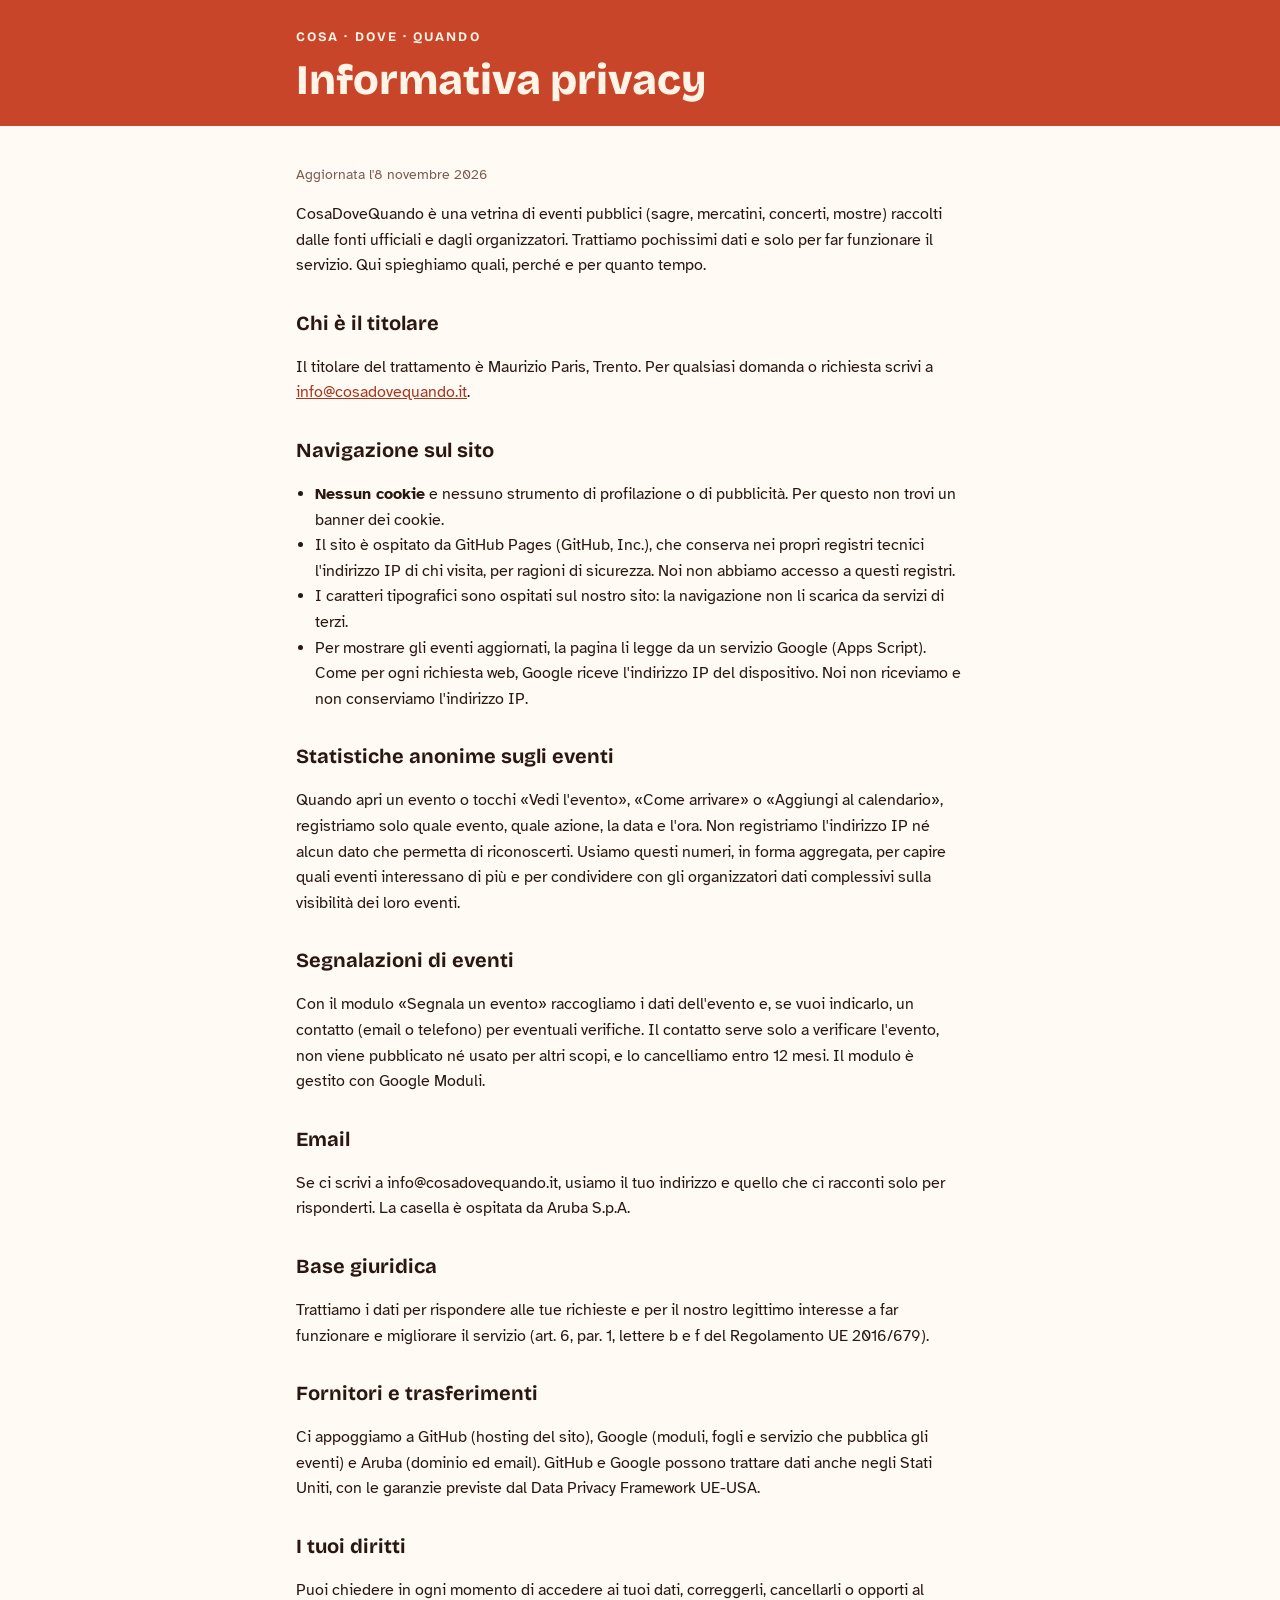
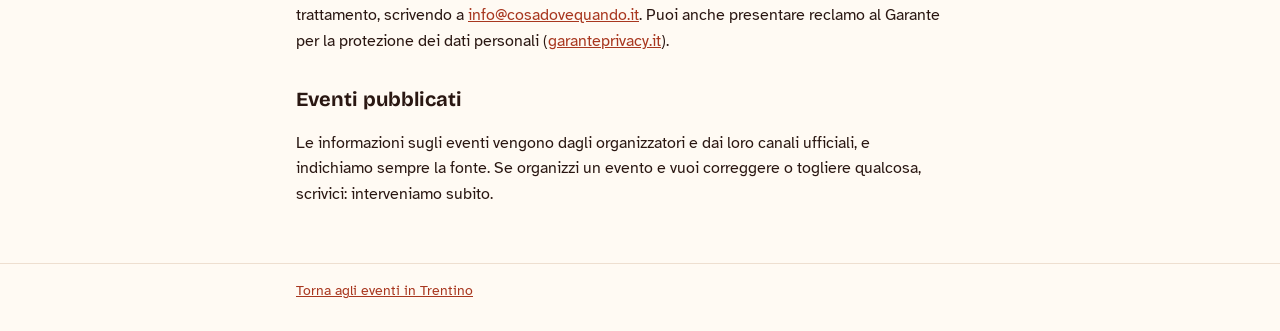
==== privacy/index.html @ c77a1d6c "Caratteri ospitati sul sito e pagina privacy Co-Authored-By: Claude Opus 5.5 <noreply@anthropic.com>" ====
<!doctype html>
<html lang="it">
<head>
<meta charset="utf-8">
<meta name="viewport" content="width=device-width, initial-scale=1, viewport-fit=cover">
<title>Privacy · CosaDoveQuando</title>
<meta name="description" content="Informativa privacy di cosadovequando.it: quali dati trattiamo, perché e come esercitare i tuoi diritti.">
<link rel="stylesheet" href="/fonts.css">
<style>
:root{--corallo:#C8452A;--crema:#FFF4E6;--bg:#FFFAF3;--fg:#2A1712;--muted:#7A5C52;--line:#EEDFD0;--link:#A8371F;
  --display:'Bricolage Grotesque','Segoe UI',system-ui,sans-serif;--body:'Atkinson Hyperlegible','Segoe UI',system-ui,sans-serif}
@media (prefers-color-scheme: dark){:root{--bg:#1D1210;--fg:#FFF4E6;--muted:#C9AFA4;--line:#3D2A24;--link:#E07A60;color-scheme:dark}}
*{box-sizing:border-box}
body{margin:0;background:var(--bg);color:var(--fg);font-family:var(--body);font-size:16px;line-height:1.6}
header{background:var(--corallo);color:var(--crema)}
.wrap{max-width:720px;margin:0 auto;padding-left:max(16px,env(safe-area-inset-left,0px));padding-right:max(16px,env(safe-area-inset-right,0px))}
header .wrap{padding-block:24px}
header a{color:var(--crema);text-decoration:none;font-family:var(--display);font-weight:700;font-size:13px;letter-spacing:.16em;text-transform:uppercase}
h1{font-family:var(--display);font-weight:800;font-size:clamp(30px,6vw,42px);line-height:1.05;margin:8px 0 0}
main .wrap{padding-block:24px 40px}
h2{font-family:var(--display);font-weight:700;font-size:20px;margin:28px 0 6px}
p,li{max-width:65ch}
ul{padding-left:1.2em}
a{color:var(--link)}
.agg{color:var(--muted);font-size:14px}
footer{border-top:1px solid var(--line)}
footer .wrap{padding-block:16px 28px;font-size:14px;color:var(--muted)}
</style>
</head>
<body>
<header><div class="wrap">
  <a href="/">Cosa · Dove · Quando</a>
  <h1>Informativa privacy</h1>
</div></header>
<main><div class="wrap">
  <p class="agg">Aggiornata l'8 novembre 2026</p>
  <p>CosaDoveQuando è una vetrina di eventi pubblici (sagre, mercatini, concerti, mostre) raccolti dalle fonti ufficiali e dagli organizzatori. Trattiamo pochissimi dati e solo per far funzionare il servizio. Qui spieghiamo quali, perché e per quanto tempo.</p>

  <h2>Chi è il titolare</h2>
  <p>Il titolare del trattamento è Maurizio Paris, Trento. Per qualsiasi domanda o richiesta scrivi a <a href="mailto:info@cosadovequando.it">info@cosadovequando.it</a>.</p>

  <h2>Navigazione sul sito</h2>
  <ul>
    <li><strong>Nessun cookie</strong> e nessuno strumento di profilazione o di pubblicità. Per questo non trovi un banner dei cookie.</li>
    <li>Il sito è ospitato da GitHub Pages (GitHub, Inc.), che conserva nei propri registri tecnici l'indirizzo IP di chi visita, per ragioni di sicurezza. Noi non abbiamo accesso a questi registri.</li>
    <li>I caratteri tipografici sono ospitati sul nostro sito: la navigazione non li scarica da servizi di terzi.</li>
    <li>Per mostrare gli eventi aggiornati, la pagina li legge da un servizio Google (Apps Script). Come per ogni richiesta web, Google riceve l'indirizzo IP del dispositivo. Noi non riceviamo e non conserviamo l'indirizzo IP.</li>
  </ul>

  <h2>Statistiche anonime sugli eventi</h2>
  <p>Quando apri un evento o tocchi «Vedi l'evento», «Come arrivare» o «Aggiungi al calendario», registriamo solo quale evento, quale azione, la data e l'ora. Non registriamo l'indirizzo IP né alcun dato che permetta di riconoscerti. Usiamo questi numeri, in forma aggregata, per capire quali eventi interessano di più e per condividere con gli organizzatori dati complessivi sulla visibilità dei loro eventi.</p>

  <h2>Segnalazioni di eventi</h2>
  <p>Con il modulo «Segnala un evento» raccogliamo i dati dell'evento e, se vuoi indicarlo, un contatto (email o telefono) per eventuali verifiche. Il contatto serve solo a verificare l'evento, non viene pubblicato né usato per altri scopi, e lo cancelliamo entro 12 mesi. Il modulo è gestito con Google Moduli.</p>

  <h2>Email</h2>
  <p>Se ci scrivi a info@cosadovequando.it, usiamo il tuo indirizzo e quello che ci racconti solo per risponderti. La casella è ospitata da Aruba S.p.A.</p>

  <h2>Base giuridica</h2>
  <p>Trattiamo i dati per rispondere alle tue richieste e per il nostro legittimo interesse a far funzionare e migliorare il servizio (art. 6, par. 1, lettere b e f del Regolamento UE 2016/679).</p>

  <h2>Fornitori e trasferimenti</h2>
  <p>Ci appoggiamo a GitHub (hosting del sito), Google (moduli, fogli e servizio che pubblica gli eventi) e Aruba (dominio ed email). GitHub e Google possono trattare dati anche negli Stati Uniti, con le garanzie previste dal Data Privacy Framework UE-USA.</p>

  <h2>I tuoi diritti</h2>
  <p>Puoi chiedere in ogni momento di accedere ai tuoi dati, correggerli, cancellarli o opporti al trattamento, scrivendo a <a href="mailto:info@cosadovequando.it">info@cosadovequando.it</a>. Puoi anche presentare reclamo al Garante per la protezione dei dati personali (<a href="https://www.garanteprivacy.it" target="_blank" rel="noopener">garanteprivacy.it</a>).</p>

  <h2>Eventi pubblicati</h2>
  <p>Le informazioni sugli eventi vengono dagli organizzatori e dai loro canali ufficiali, e indichiamo sempre la fonte. Se organizzi un evento e vuoi correggere o togliere qualcosa, scrivici: interveniamo subito.</p>
</div></main>
<footer><div class="wrap"><a href="/trentino/">Torna agli eventi in Trentino</a></div></footer>
</body>
</html>
---- fonts.css ----
/* Caratteri ospitati su cosadovequando.it: nessuna richiesta a server di terzi.
   Bricolage Grotesque e Atkinson Hyperlegible, licenza SIL Open Font License (vedi /fonts). */
@font-face{font-family:'Bricolage Grotesque';font-style:normal;font-display:swap;font-weight:200 800;
  src:url(/fonts/bricolage-grotesque-latin-wght-normal.woff2) format('woff2-variations'),url(/fonts/bricolage-grotesque-latin-wght-normal.woff2) format('woff2');
  unicode-range:U+0000-00FF,U+0131,U+0152-0153,U+02BB-02BC,U+02C6,U+02DA,U+02DC,U+0304,U+0308,U+0329,U+2000-206F,U+20AC,U+2122,U+2191,U+2193,U+2212,U+2215,U+FEFF,U+FFFD}
@font-face{font-family:'Bricolage Grotesque';font-style:normal;font-display:swap;font-weight:200 800;
  src:url(/fonts/bricolage-grotesque-latin-ext-wght-normal.woff2) format('woff2-variations'),url(/fonts/bricolage-grotesque-latin-ext-wght-normal.woff2) format('woff2');
  unicode-range:U+0100-02BA,U+02BD-02C5,U+02C7-02CC,U+02CE-02D7,U+02DD-02FF,U+0304,U+0308,U+0329,U+1D00-1DBF,U+1E00-1E9F,U+1EF2-1EFF,U+2020,U+20A0-20AB,U+20AD-20C0,U+2113,U+2C60-2C7F,U+A720-A7FF}
@font-face{font-family:'Atkinson Hyperlegible';font-style:normal;font-display:swap;font-weight:400;
  src:url(/fonts/atkinson-hyperlegible-latin-400-normal.woff2) format('woff2');
  unicode-range:U+0000-00FF,U+0131,U+0152-0153,U+02BB-02BC,U+02C6,U+02DA,U+02DC,U+0304,U+0308,U+0329,U+2000-206F,U+20AC,U+2122,U+2191,U+2193,U+2212,U+2215,U+FEFF,U+FFFD}
@font-face{font-family:'Atkinson Hyperlegible';font-style:normal;font-display:swap;font-weight:400;
  src:url(/fonts/atkinson-hyperlegible-latin-ext-400-normal.woff2) format('woff2');
  unicode-range:U+0100-02BA,U+02BD-02C5,U+02C7-02CC,U+02CE-02D7,U+02DD-02FF,U+0304,U+0308,U+0329,U+1D00-1DBF,U+1E00-1E9F,U+1EF2-1EFF,U+2020,U+20A0-20AB,U+20AD-20C0,U+2113,U+2C60-2C7F,U+A720-A7FF}
@font-face{font-family:'Atkinson Hyperlegible';font-style:normal;font-display:swap;font-weight:700;
  src:url(/fonts/atkinson-hyperlegible-latin-700-normal.woff2) format('woff2');
  unicode-range:U+0000-00FF,U+0131,U+0152-0153,U+02BB-02BC,U+02C6,U+02DA,U+02DC,U+0304,U+0308,U+0329,U+2000-206F,U+20AC,U+2122,U+2191,U+2193,U+2212,U+2215,U+FEFF,U+FFFD}
@font-face{font-family:'Atkinson Hyperlegible';font-style:normal;font-display:swap;font-weight:700;
  src:url(/fonts/atkinson-hyperlegible-latin-ext-700-normal.woff2) format('woff2');
  unicode-range:U+0100-02BA,U+02BD-02C5,U+02C7-02CC,U+02CE-02D7,U+02DD-02FF,U+0304,U+0308,U+0329,U+1D00-1DBF,U+1E00-1E9F,U+1EF2-1EFF,U+2020,U+20A0-20AB,U+20AD-20C0,U+2113,U+2C60-2C7F,U+A720-A7FF}
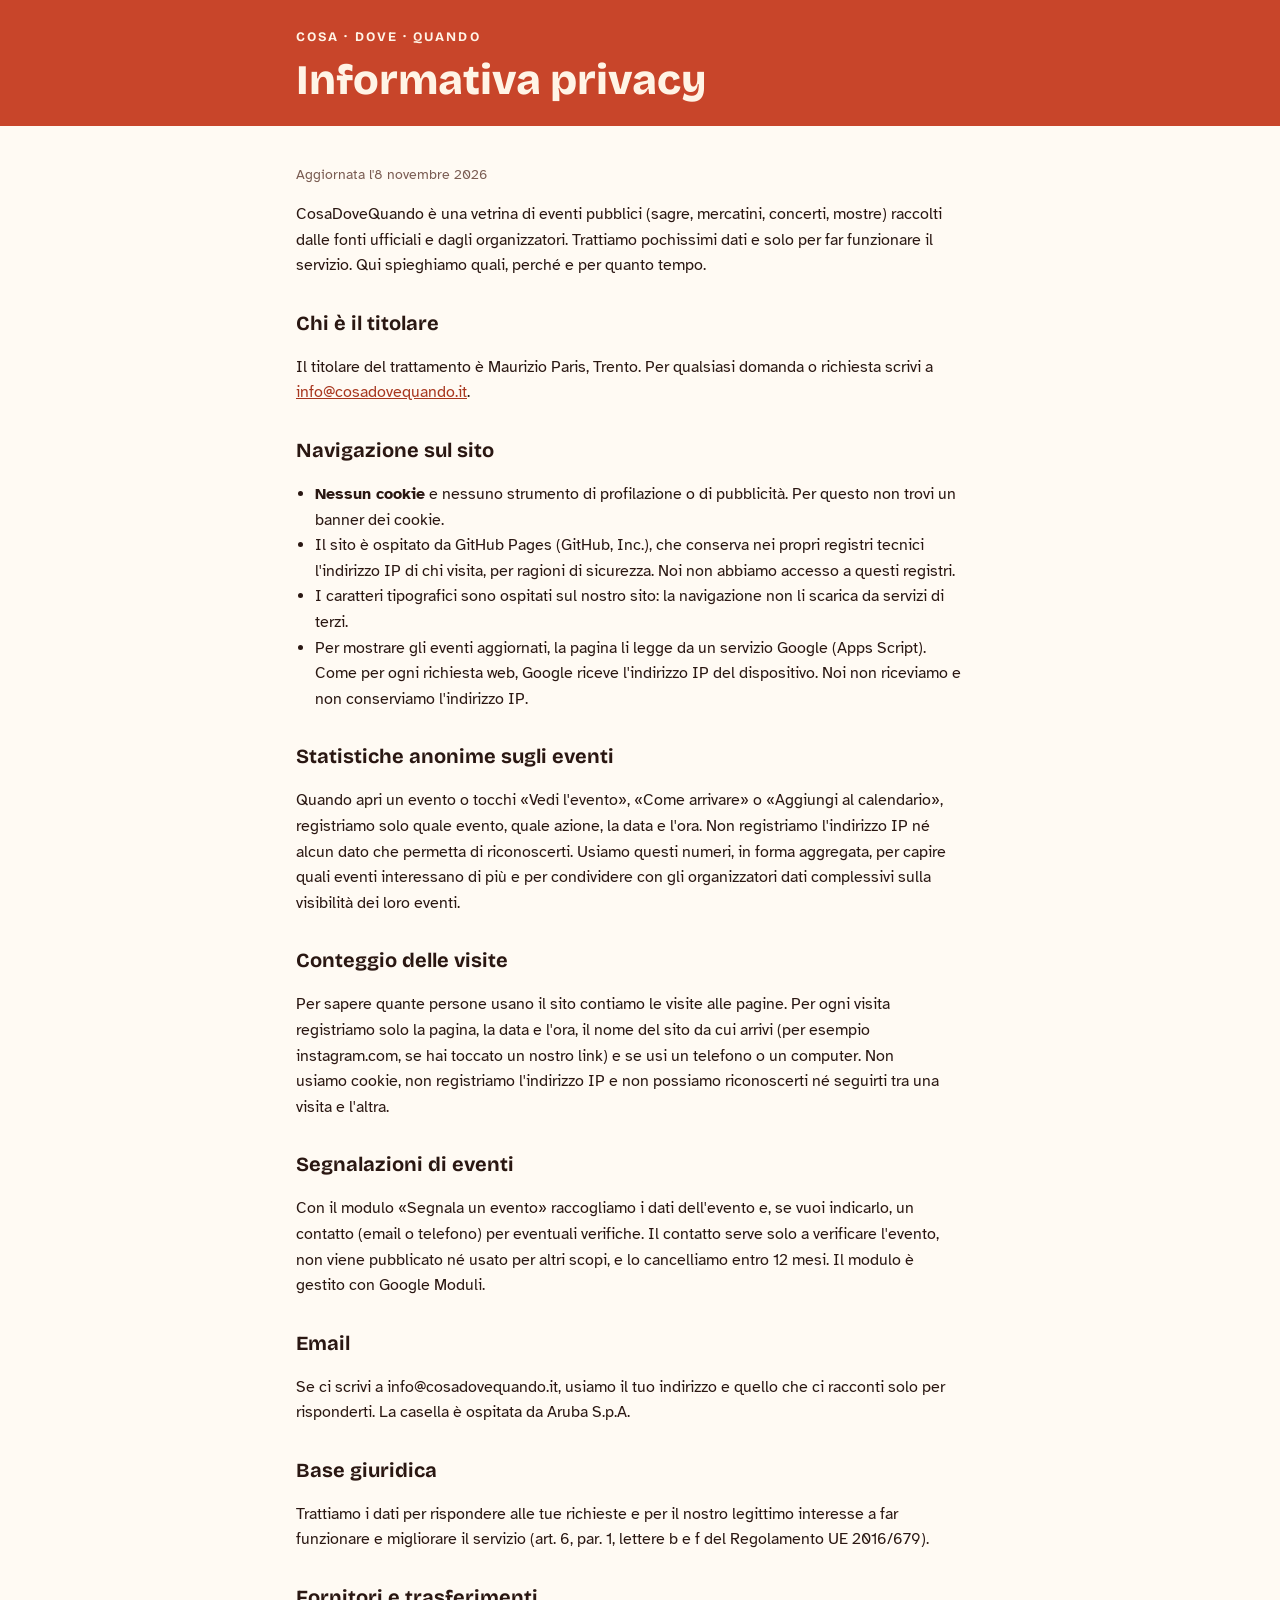
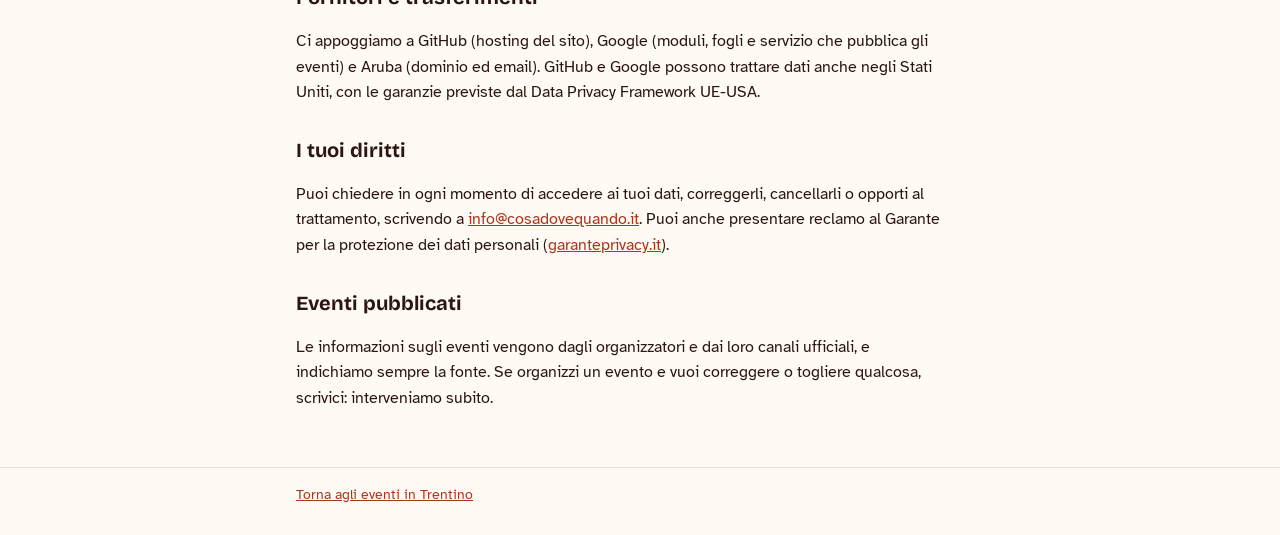
==== commit 8a8df3ba: "Contatore visite anonimo (pagina, provenienza, dispositivo) + informativa Co-Authored-By: Claude Opu" ====
--- a/privacy/index.html
+++ b/privacy/index.html
@@ -50,6 +50,9 @@
   <h2>Statistiche anonime sugli eventi</h2>
   <p>Quando apri un evento o tocchi «Vedi l'evento», «Come arrivare» o «Aggiungi al calendario», registriamo solo quale evento, quale azione, la data e l'ora. Non registriamo l'indirizzo IP né alcun dato che permetta di riconoscerti. Usiamo questi numeri, in forma aggregata, per capire quali eventi interessano di più e per condividere con gli organizzatori dati complessivi sulla visibilità dei loro eventi.</p>
 
+  <h2>Conteggio delle visite</h2>
+  <p>Per sapere quante persone usano il sito contiamo le visite alle pagine. Per ogni visita registriamo solo la pagina, la data e l'ora, il nome del sito da cui arrivi (per esempio instagram.com, se hai toccato un nostro link) e se usi un telefono o un computer. Non usiamo cookie, non registriamo l'indirizzo IP e non possiamo riconoscerti né seguirti tra una visita e l'altra.</p>
+
   <h2>Segnalazioni di eventi</h2>
   <p>Con il modulo «Segnala un evento» raccogliamo i dati dell'evento e, se vuoi indicarlo, un contatto (email o telefono) per eventuali verifiche. Il contatto serve solo a verificare l'evento, non viene pubblicato né usato per altri scopi, e lo cancelliamo entro 12 mesi. Il modulo è gestito con Google Moduli.</p>
 
